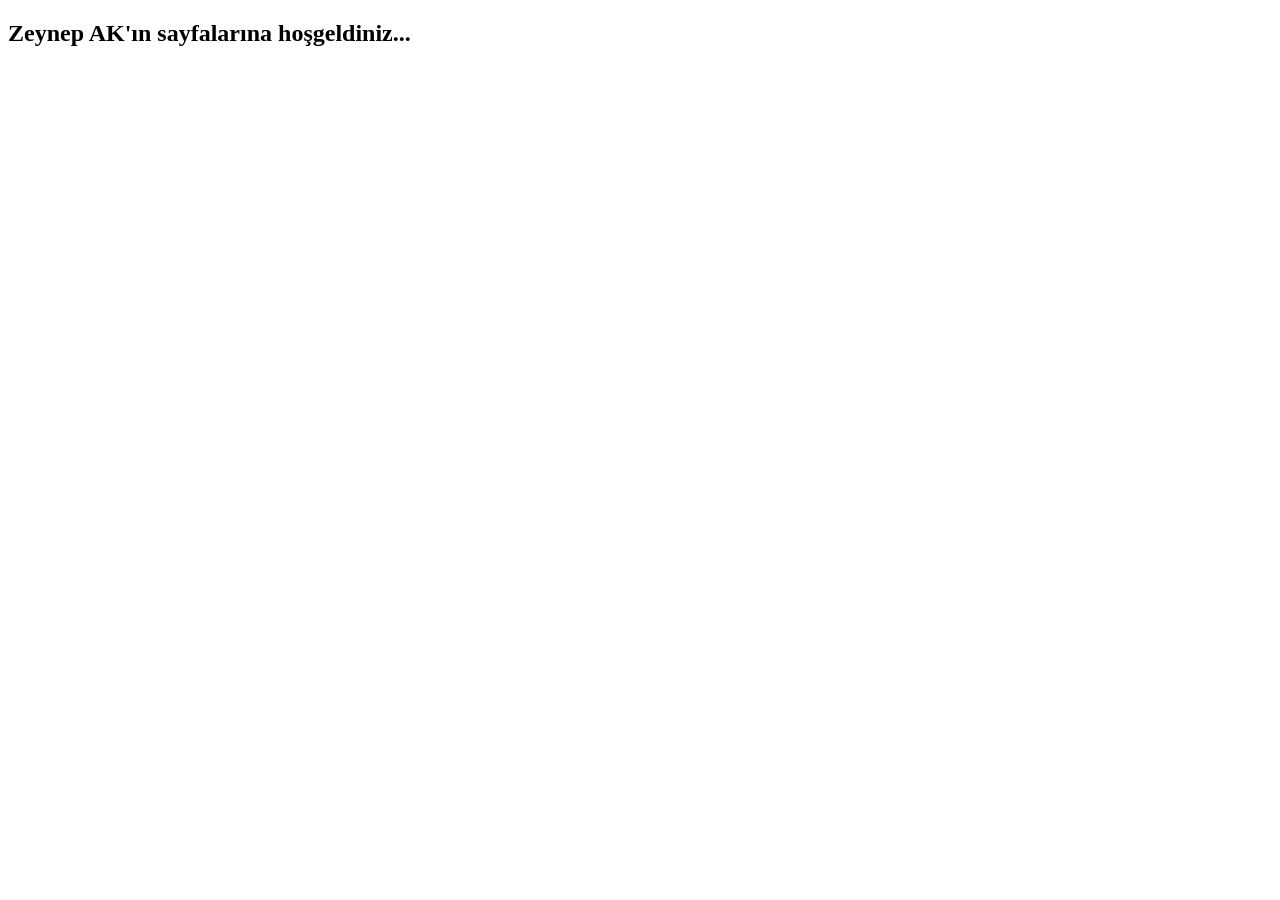
==== index.html @ 8ee25318 "Add files via upload" ====
<!DOCTYPE html>
<html lang="tr">
<head>
    <meta charset="UTF-8">
    <meta name="viewport" content="width=İ, initial-scale=1.0">
    <title>Zeynep AK'ın Sayfaları</title>
</head>
<body>
    <h2>Zeynep AK'ın sayfalarına hoşgeldiniz...</h2>
</body>
</html>
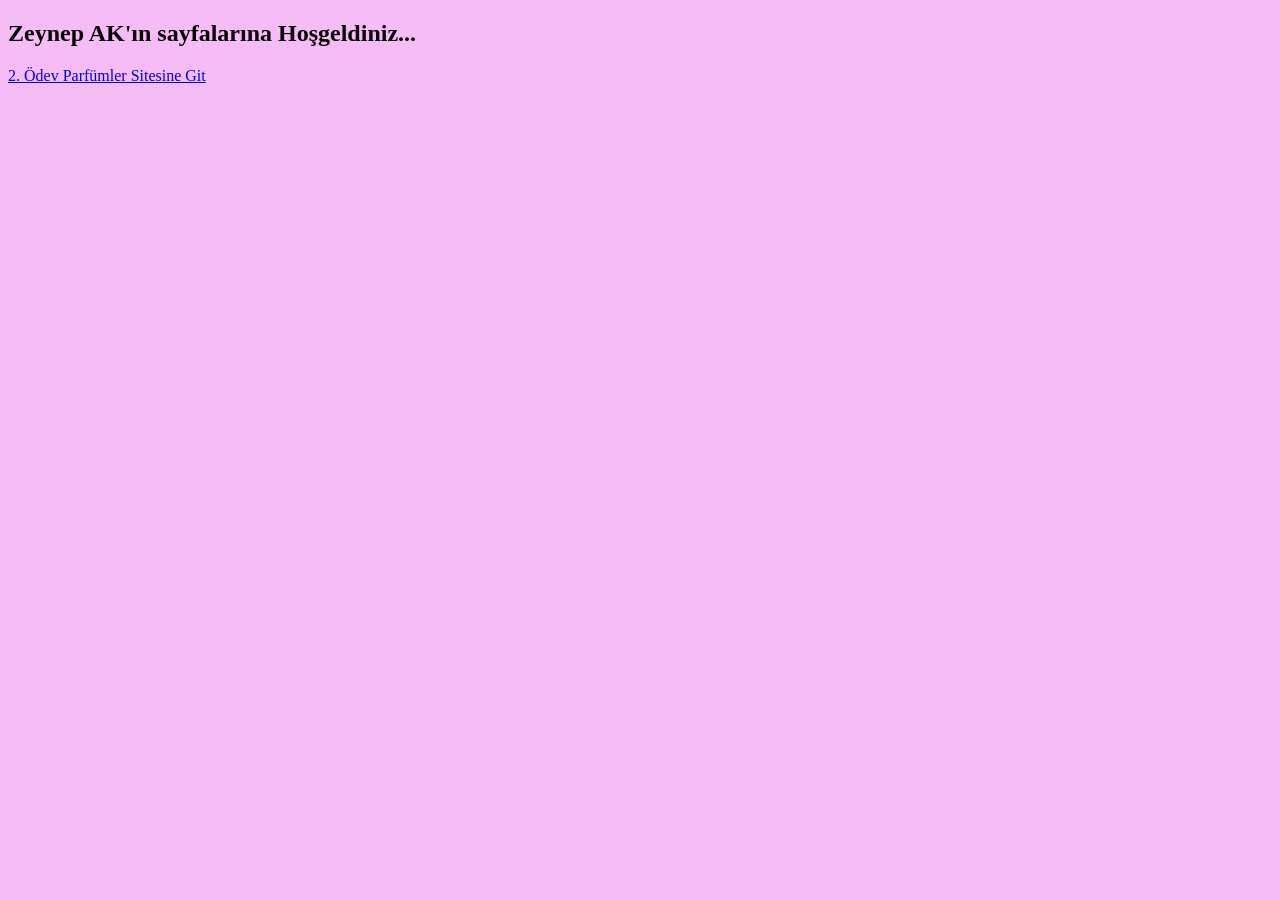
==== commit 952e86ab: "Add files via upload" ====
--- a/index.html
+++ b/index.html
@@ -5,7 +5,8 @@
     <meta name="viewport" content="width=İ, initial-scale=1.0">
     <title>Zeynep AK'ın Sayfaları</title>
 </head>
-<body>
-    <h2>Zeynep AK'ın sayfalarına hoşgeldiniz...</h2>
+<body style="background-color: rgb(246, 188, 246);">
+    <h2>Zeynep AK'ın sayfalarına Hoşgeldiniz...</h2>
+    <a href="parfumler.html">2. Ödev Parfümler Sitesine Git</a>
 </body>
-</html>+</html>
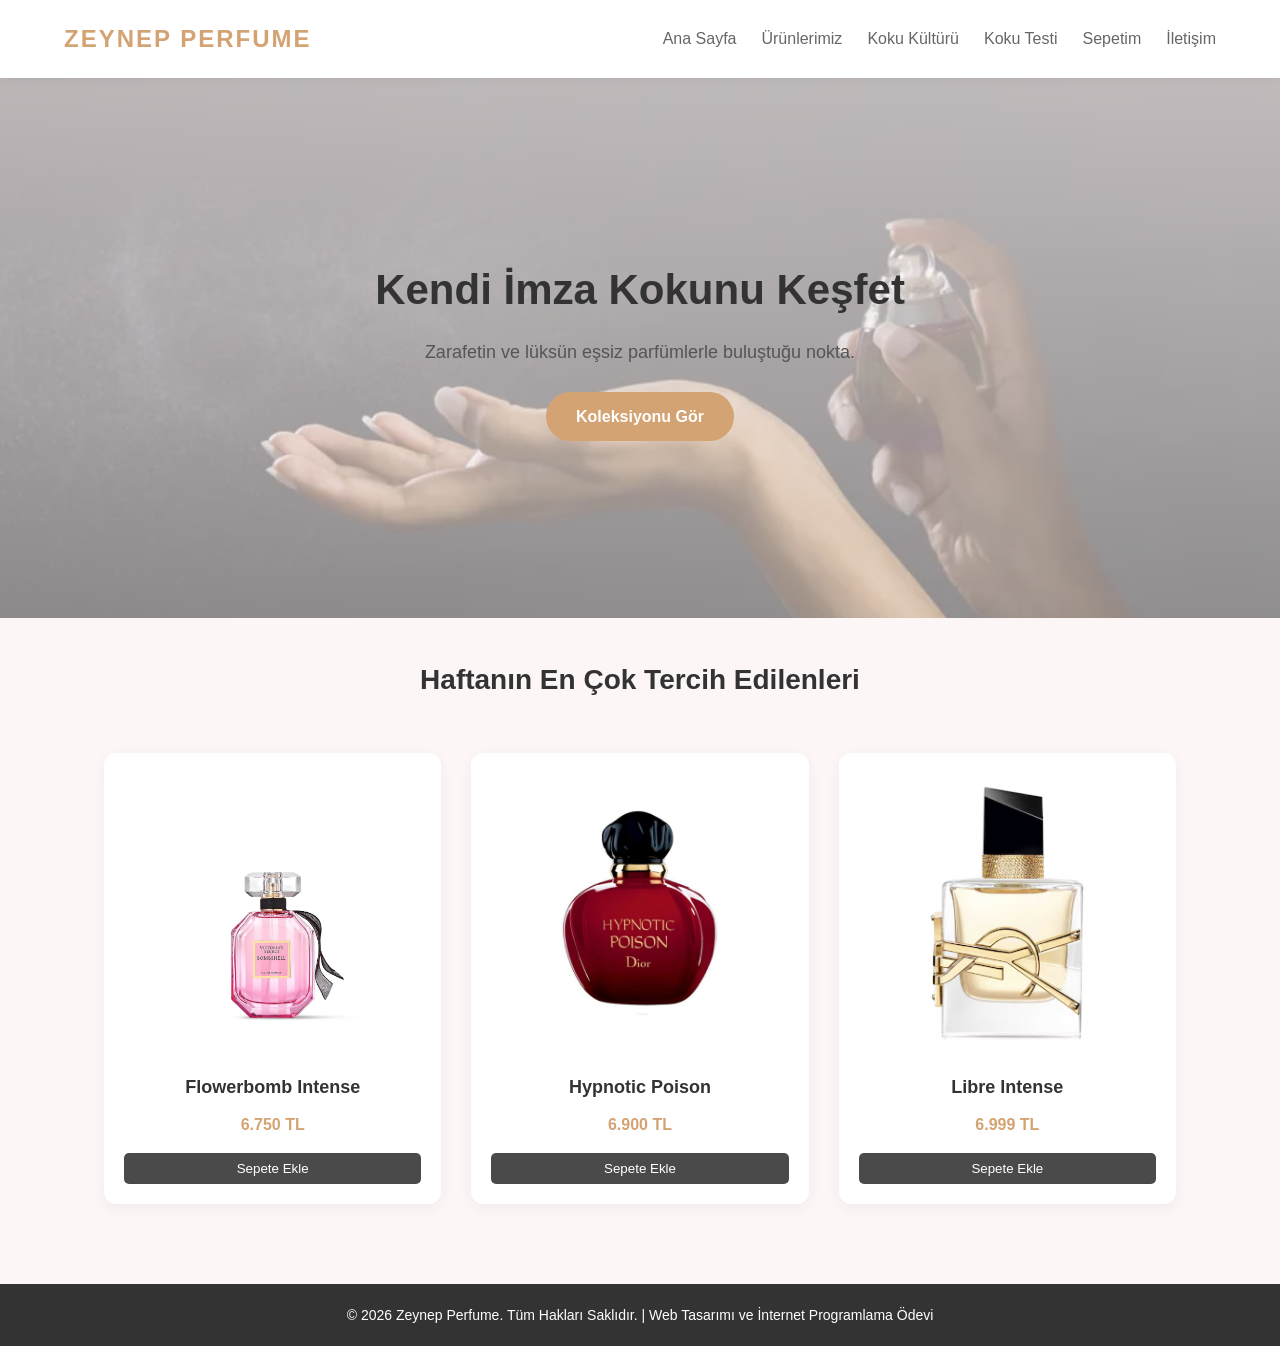
==== commit c9e3a957: "Add files via upload" ====
--- a/index.html
+++ b/index.html
@@ -2,11 +2,64 @@
 <html lang="tr">
 <head>
     <meta charset="UTF-8">
-    <meta name="viewport" content="width=İ, initial-scale=1.0">
-    <title>Zeynep AK'ın Sayfaları</title>
+    <meta name="viewport" content="width=device-width, initial-scale=1.0">
+    <title>Zeynep Parfüm | Ana Sayfa</title>
+    <link rel="stylesheet" href="style.css/style.css">
 </head>
-<body style="background-color: rgb(246, 188, 246);">
-    <h2>Zeynep AK'ın sayfalarına Hoşgeldiniz...</h2>
-    <a href="parfumler.html">2. Ödev Parfümler Sitesine Git</a>
+<body>
+
+   <nav class="navbar">
+        <div class="logo">
+            <h1>ZEYNEP PERFUME</h1>
+        </div>
+        <ul class="nav-links">
+            <li><a href="index.html">Ana Sayfa</a></li>
+            <li><a href="pages/parfumler.html">Ürünlerimiz</a></li>
+            <li><a href="pages/nota.html">Koku Kültürü</a></li> 
+            <li><a href="pages/tavsiye.html">Koku Testi</a></li>
+            <li><a href="pages/sepet.html">Sepetim</a></li>
+            <li><a href="pages/iletisim.html">İletişim</a></li>
+        </ul>
+    </nav>
+  
+    <header class="hero">
+        <h2>Kendi İmza Kokunu Keşfet</h2>
+        <p>Zarafetin ve lüksün eşsiz parfümlerle buluştuğu nokta.</p>
+        <a href="pages/parfumler.html" class="btn-explore">Koleksiyonu Gör</a>
+    </header>
+
+    <main>
+        <h2 class="section-title">Haftanın En Çok Tercih Edilenleri</h2>
+        <div class="products-grid">
+            
+            <div class="product-card">
+                <img src="img/bomb.jpg" alt="Flowerbomb">
+                <h3>Flowerbomb Intense</h3>
+                <p class="price">6.750 TL</p>
+                <button class="btn-card" onclick="sepeteEkle('Flowerbomb Intense', 6750)">Sepete Ekle</button>
+            </div>
+
+            <div class="product-card">
+                <img src="img/hypnotic.jpg" alt="Hypnotic Poison">
+                <h3>Hypnotic Poison</h3>
+                <p class="price">6.900 TL</p>
+                <button class="btn-card" onclick="sepeteEkle('Hypnotic Poison', 6900)">Sepete Ekle</button>
+            </div>
+
+            <div class="product-card">
+                <img src="img/libre.jpg" alt="Libre YSL">
+                <h3>Libre Intense</h3>
+                <p class="price">6.999 TL</p>
+                <button class="btn-card" onclick="sepeteEkle('Libre Intense', 6999)">Sepete Ekle</button>
+            </div>
+
+        </div>
+    </main>
+
+    <footer>
+        <p>&copy; 2026 Zeynep Perfume. Tüm Hakları Saklıdır. | Web Tasarımı ve İnternet Programlama Ödevi</p>
+    </footer>
+
+    <script src="myscript.js/myscript.js"></script>
 </body>
-</html>
+</html>
--- a/style.css/style.css
+++ b/style.css/style.css
@@ -0,0 +1,225 @@
+* {
+    margin: 0;
+    padding: 0;
+    box-sizing: border-box;
+    font-family: 'Segoe UI', Tahoma, Geneva, Verdana, sans-serif;
+}
+
+body {
+    background-color: #fdf6f6; 
+    color: #4a4a4a;
+    line-height: 1.6;
+}
+
+a {
+    text-transform: none;
+    text-decoration: none;
+    color: inherit;
+}
+
+.navbar {
+    background-color: #ffffff;
+    display: flex;
+    justify-content: space-between;
+    align-items: center;
+    padding: 20px 5%;
+    box-shadow: 0 2px 10px rgba(0,0,0,0.05);
+    position: sticky;
+    top: 0;
+    z-index: 1000;
+}
+
+.logo h1 {
+    font-size: 24px;
+    color: #d4a373; 
+    letter-spacing: 2px;
+}
+
+.nav-links {
+    display: flex;
+    list-style: none;
+    gap: 25px;
+}
+
+.nav-links a {
+    font-weight: 500;
+    color: #666;
+    transition: color 0.3s;
+}
+
+.nav-links a:hover {
+    color: #d4a373;
+}
+
+
+.hero {
+    height: 60vh;
+    background: linear-gradient(rgba(255, 245, 245, 0.7), rgba(255, 245, 245, 0.5)), url('../img/parfüm.webp') no-repeat center center/cover;
+    display: flex;
+    flex-direction: column;
+    justify-content: center;
+    align-items: center;
+    text-align: center;
+    padding: 0 20px;
+    margin-bottom: 20px;
+}
+
+.hero h2 {
+    font-size: 42px;
+    color: #333;
+    margin-bottom: 15px;
+}
+
+.hero p {
+    font-size: 18px;
+    margin-bottom: 25px;
+    color: #555;
+}
+
+.btn-explore {
+    background-color: #d4a373;
+    color: white;
+    padding: 12px 30px;
+    border-radius: 25px;
+    font-weight: bold;
+    transition: background 0.3s;
+}
+
+.btn-explore:hover {
+    background-color: #bfa27a;
+}
+
+.section-title {
+    text-align: center;
+    margin: 40px 0 20px 0;
+    font-size: 28px;
+    color: #333;
+}
+
+.products-grid {
+    display: grid;
+    grid-template-columns: repeat(3, 1fr);
+    gap: 30px;
+    padding: 30px 5%;
+    max-width: 1200px;
+    margin: 0 auto;
+}
+@media (max-width: 992px) {
+    .products-grid {
+        grid-template-columns: repeat(2, 1fr); 
+    }
+}
+
+@media (max-width: 600px) {
+    .products-grid {
+        grid-template-columns: 1fr; 
+    }
+}
+
+.product-card {
+    background-color: #fff;
+    border-radius: 12px;
+    overflow: hidden;
+    box-shadow: 0 4px 15px rgba(0,0,0,0.05);
+    text-align: center;
+    padding: 20px;
+    transition: transform 0.3s;
+    display: flex;
+    flex-direction: column;
+    justify-content: space-between;
+}
+
+.product-card:hover {
+    transform: translateY(-5px);
+}
+.product-card img {
+    width: 100%;
+    height: 280px;
+    object-fit: contain; 
+    margin-bottom: 20px;
+}
+
+.product-card h3 {
+    font-size: 18px;
+    color: #333;
+    margin-bottom: 10px;
+}
+
+.product-card .price {
+    color: #d4a373;
+    font-weight: bold;
+    font-size: 16px;
+    margin-bottom: 15px;
+}
+
+.btn-card {
+    background-color: #4a4a4a;
+    color: white;
+    padding: 8px 15px;
+    border: none;
+    border-radius: 5px;
+    cursor: pointer;
+    transition: background 0.3s;
+}
+
+.btn-card:hover {
+    background-color: #d4a373;
+}
+
+.form-container {
+    max-width: 500px;
+    margin: 40px auto;
+    background: white;
+    padding: 30px;
+    border-radius: 10px;
+    box-shadow: 0 4px 15px rgba(0,0,0,0.05);
+}
+
+.form-group {
+    margin-bottom: 15px;
+}
+
+.form-group label {
+    display: block;
+    margin-bottom: 5px;
+    font-weight: 500;
+}
+
+.form-group input, .form-group textarea, .form-group select {
+    width: 100%;
+    padding: 10px;
+    border: 1px solid #ddd;
+    border-radius: 5px;
+    outline: none;
+}
+
+footer {
+    background-color: #333;
+    color: #fff;
+    text-align: center;
+    padding: 20px;
+    margin-top: 50px;
+    font-size: 14px;
+}
+
+@media (max-width: 768px) {
+    .navbar {
+        flex-direction: column;
+        gap: 15px;
+    }
+    .nav-links {
+        gap: 15px;
+        font-size: 14px;
+    }
+    .hero h2 {
+        font-size: 28px;
+    }
+}
+/* ==========================================================================
+   CSS İLE OLUŞTURULAN LOGO VE İKON TASARIMI
+   ========================================================================== */
+.logo-box {
+    display: flex;
+    align-items: center;
+    gap: 12px;
+}
